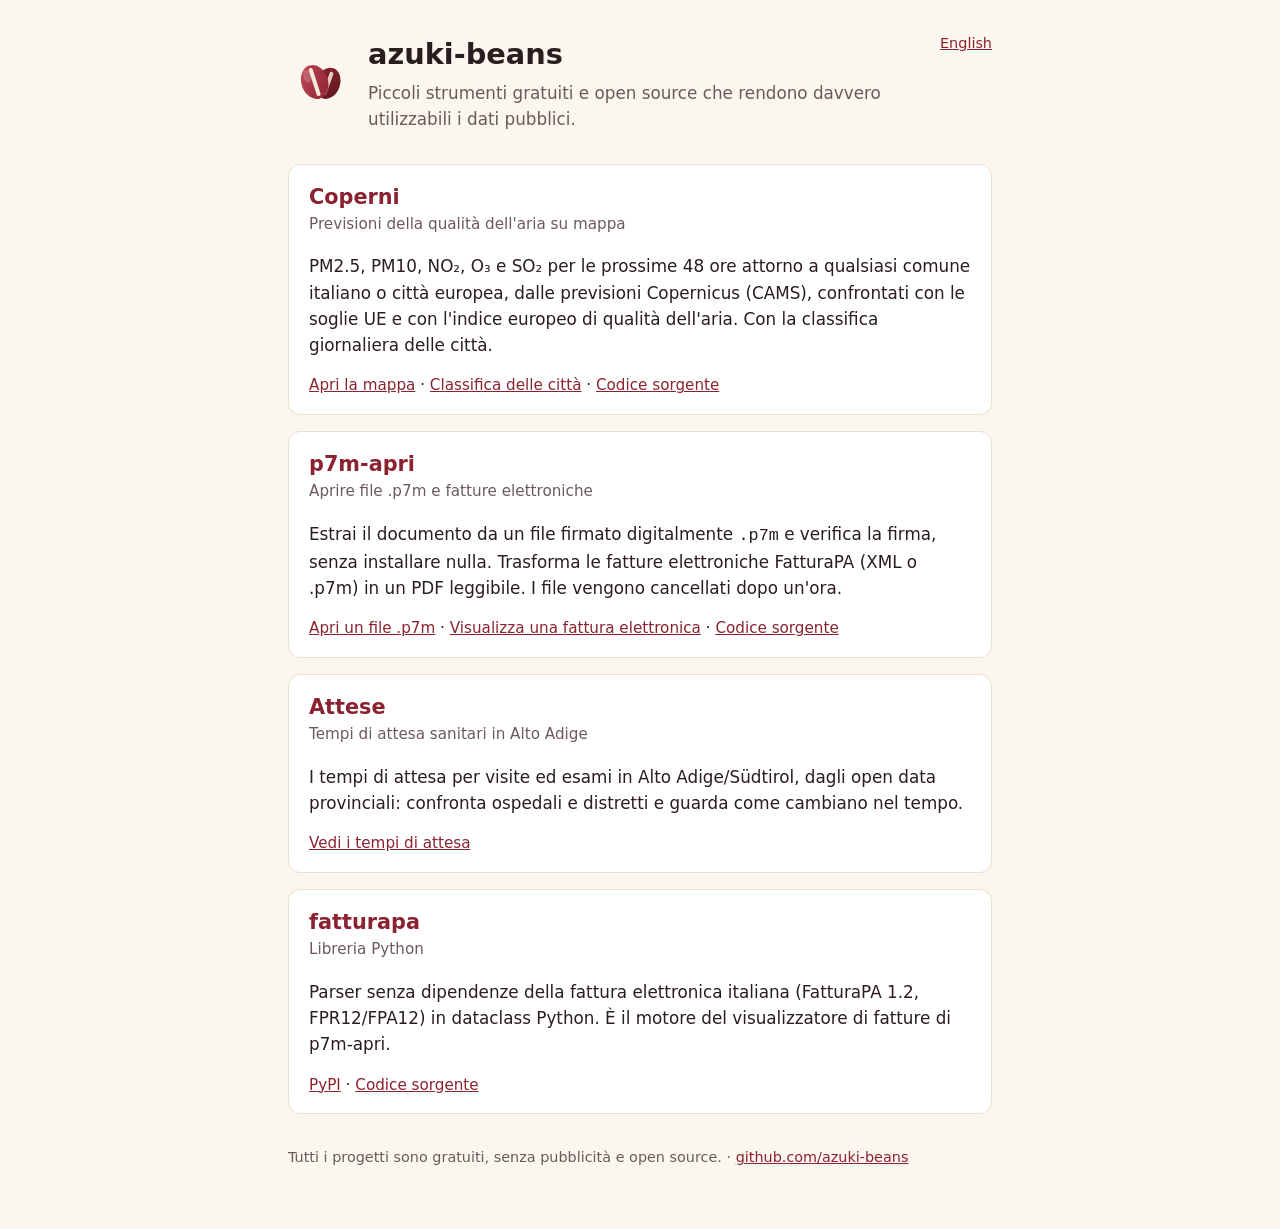
==== it/index.html @ 71e07cc2 "Pagina hub dei progetti azuki-beans (EN + IT) Co-Authored-By: Claude Opus 5.5 <noreply@anthropic.com" ====
<!doctype html>
<html lang="it">
<head>
<meta charset="utf-8">
<meta name="viewport" content="width=device-width, initial-scale=1">
<title>azuki-beans — piccoli strumenti open source sui dati pubblici</title>
<meta name="description" content="azuki-beans realizza piccoli strumenti web gratuiti e open source che rendono utili i dati pubblici: previsioni della qualità dell'aria, file .p7m firmati e fatture elettroniche, tempi di attesa sanitari in Alto Adige.">
<link rel="canonical" href="https://azukibeans.dev/it/">
<link rel="alternate" hreflang="en" href="https://azukibeans.dev/">
<link rel="alternate" hreflang="it" href="https://azukibeans.dev/it/">
<link rel="alternate" hreflang="x-default" href="https://azukibeans.dev/">
<link rel="icon" href="/favicon.svg" type="image/svg+xml">
<meta property="og:type" content="website">
<meta property="og:locale" content="it_IT">
<meta property="og:title" content="azuki-beans — piccoli strumenti open source sui dati pubblici">
<meta property="og:description" content="Strumenti web gratuiti e open source: qualità dell'aria, file .p7m e fatture elettroniche, tempi di attesa sanitari.">
<meta property="og:url" content="https://azukibeans.dev/it/">
<link rel="stylesheet" href="/style.css">
<script type="application/ld+json">
{
  "@context": "https://schema.org",
  "@type": "Organization",
  "@id": "https://azukibeans.dev/#org",
  "name": "azuki-beans",
  "url": "https://azukibeans.dev/",
  "logo": "https://azukibeans.dev/azuki-beans-mark.svg",
  "sameAs": ["https://github.com/azuki-beans"]
}
</script>
</head>
<body>
<header>
  <img src="/azuki-beans-mark.svg" alt="" width="64" height="64">
  <div>
    <h1>azuki-beans</h1>
    <p>Piccoli strumenti gratuiti e open source che rendono davvero utilizzabili i dati pubblici.</p>
  </div>
  <a class="lingua" href="/" hreflang="en" lang="en">English</a>
</header>

<main>
  <article class="progetto">
    <h2><a href="https://coperni.azukibeans.dev/it/places/">Coperni</a></h2>
    <p class="sotto">Previsioni della qualità dell'aria su mappa</p>
    <p>PM2.5, PM10, NO₂, O₃ e SO₂ per le prossime 48 ore attorno a qualsiasi comune italiano o
      città europea, dalle previsioni Copernicus (CAMS), confrontati con le soglie UE e con
      l'indice europeo di qualità dell'aria. Con la classifica giornaliera delle città.</p>
    <p class="link">
      <a href="https://coperni.azukibeans.dev/it/places/">Apri la mappa</a> ·
      <a href="https://coperni.azukibeans.dev/it/places/classifica/">Classifica delle città</a> ·
      <a href="https://github.com/azuki-beans/coperni">Codice sorgente</a>
    </p>
  </article>

  <article class="progetto">
    <h2><a href="https://p7m.azukibeans.dev/">p7m-apri</a></h2>
    <p class="sotto">Aprire file .p7m e fatture elettroniche</p>
    <p>Estrai il documento da un file firmato digitalmente <code>.p7m</code> e verifica la firma,
      senza installare nulla. Trasforma le fatture elettroniche FatturaPA (XML o .p7m) in un PDF
      leggibile. I file vengono cancellati dopo un'ora.</p>
    <p class="link">
      <a href="https://p7m.azukibeans.dev/">Apri un file .p7m</a> ·
      <a href="https://p7m.azukibeans.dev/fatture/">Visualizza una fattura elettronica</a> ·
      <a href="https://github.com/azuki-beans/p7m-apri">Codice sorgente</a>
    </p>
  </article>

  <article class="progetto">
    <h2><a href="https://attese.azukibeans.dev/">Attese</a></h2>
    <p class="sotto">Tempi di attesa sanitari in Alto Adige</p>
    <p>I tempi di attesa per visite ed esami in Alto Adige/Südtirol, dagli open data provinciali:
      confronta ospedali e distretti e guarda come cambiano nel tempo.</p>
    <p class="link">
      <a href="https://attese.azukibeans.dev/">Vedi i tempi di attesa</a>
    </p>
  </article>

  <article class="progetto">
    <h2><a href="https://github.com/azuki-beans/fatturapa">fatturapa</a></h2>
    <p class="sotto">Libreria Python</p>
    <p>Parser senza dipendenze della fattura elettronica italiana (FatturaPA 1.2, FPR12/FPA12)
      in dataclass Python. È il motore del visualizzatore di fatture di p7m-apri.</p>
    <p class="link">
      <a href="https://pypi.org/project/fatturapa/">PyPI</a> ·
      <a href="https://github.com/azuki-beans/fatturapa">Codice sorgente</a>
    </p>
  </article>
</main>

<footer>
  <p>Tutti i progetti sono gratuiti, senza pubblicità e open source. ·
    <a href="https://github.com/azuki-beans">github.com/azuki-beans</a></p>
</footer>
</body>
</html>
---- style.css ----
:root {
  --sfondo: #fbf6ee;
  --testo: #2a1d1f;
  --tenue: #6b5a5c;
  --accento: #8a2230;
  --carta: #ffffff;
  --bordo: #eadfcf;
  color-scheme: light dark;
}
@media (prefers-color-scheme: dark) {
  :root {
    --sfondo: #1c1517;
    --testo: #f2e9e0;
    --tenue: #b9a9a6;
    --accento: #e48a97;
    --carta: #261d20;
    --bordo: #3a2d30;
  }
}
* { box-sizing: border-box; }
body {
  margin: 0 auto;
  max-width: 46rem;
  padding: 2rem 1rem 3rem;
  font: 1.05rem/1.55 system-ui, -apple-system, "Segoe UI", sans-serif;
  background: var(--sfondo);
  color: var(--testo);
}
a { color: var(--accento); }
header { display: flex; gap: 1rem; align-items: center; margin-bottom: 2rem; }
header img { flex: none; }
header h1 { margin: 0; font-size: 1.8rem; }
header p { margin: .2rem 0 0; color: var(--tenue); }
.lingua { margin-left: auto; align-self: flex-start; font-size: .9rem; }
.progetto {
  background: var(--carta);
  border: 1px solid var(--bordo);
  border-radius: 12px;
  padding: 1rem 1.25rem;
  margin-bottom: 1rem;
}
.progetto h2 { margin: 0; font-size: 1.3rem; }
.progetto h2 a { text-decoration: none; }
.sotto { margin: 0 0 .5rem; color: var(--tenue); font-size: .95rem; }
.link { margin-bottom: 0; font-size: .95rem; }
footer { margin-top: 2rem; color: var(--tenue); font-size: .9rem; }
@media (max-width: 30rem) {
  header { flex-wrap: wrap; }
  header img { width: 48px; height: 48px; }
}
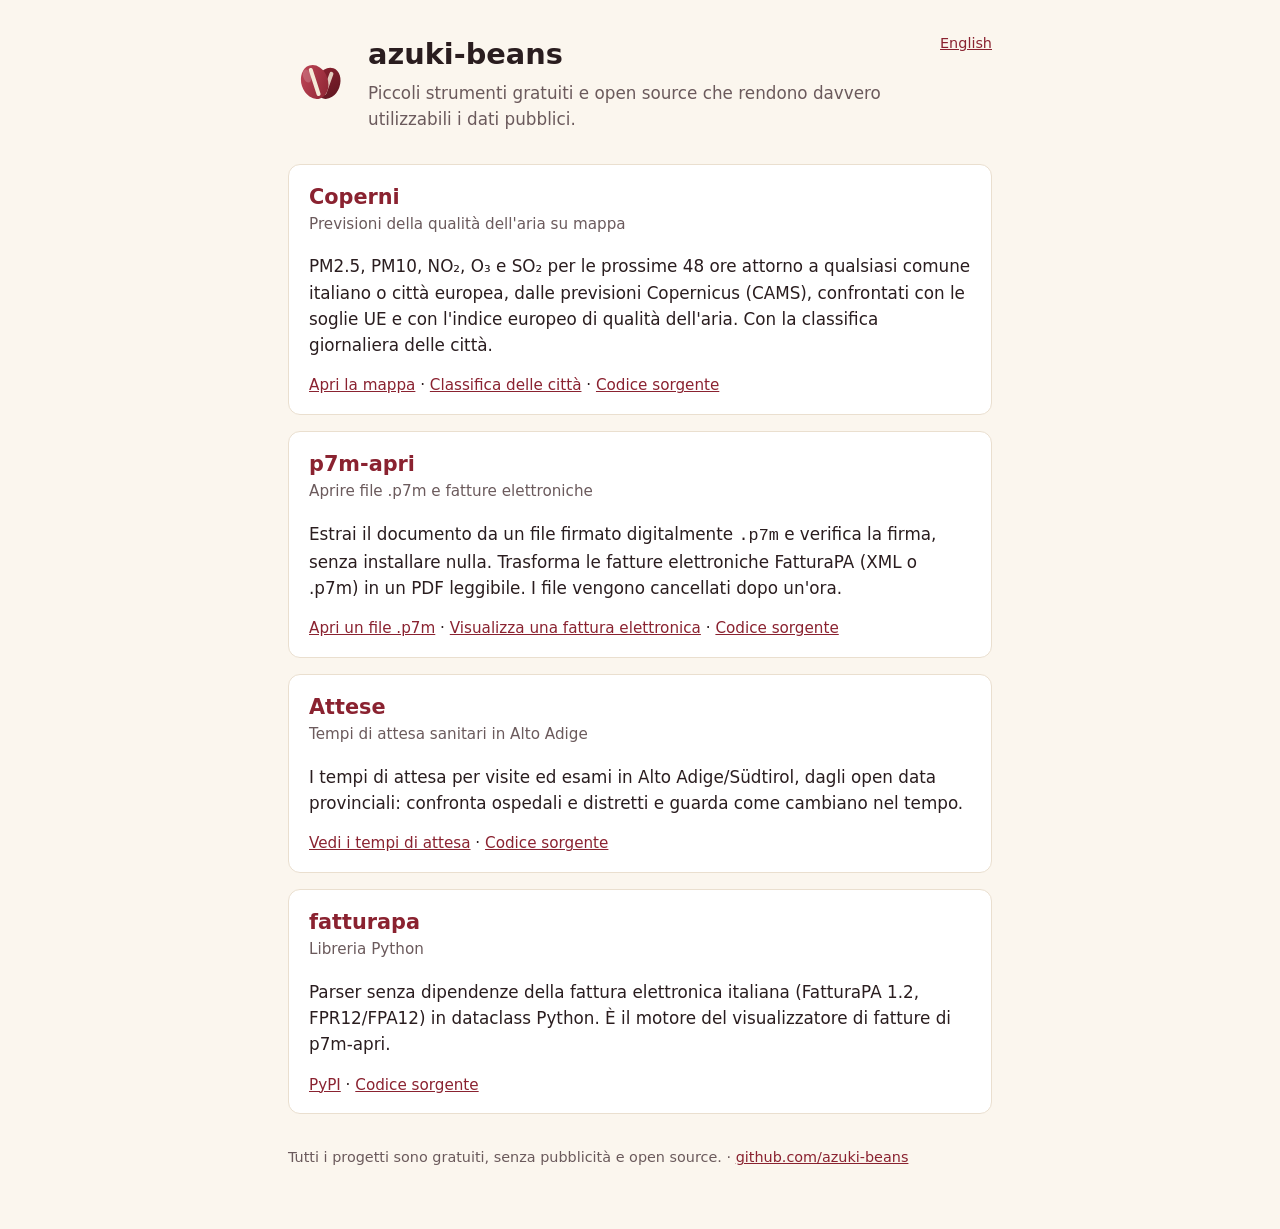
==== commit 183aa250: "Attese: link al codice sorgente (repo ora pubblico) Co-Authored-By: Claude Opus 5.5 <noreply@anthrop" ====
--- a/it/index.html
+++ b/it/index.html
@@ -71,7 +71,8 @@
     <p>I tempi di attesa per visite ed esami in Alto Adige/Südtirol, dagli open data provinciali:
       confronta ospedali e distretti e guarda come cambiano nel tempo.</p>
     <p class="link">
-      <a href="https://attese.azukibeans.dev/">Vedi i tempi di attesa</a>
+      <a href="https://attese.azukibeans.dev/">Vedi i tempi di attesa</a> ·
+      <a href="https://github.com/azuki-beans/attese">Codice sorgente</a>
     </p>
   </article>
 
